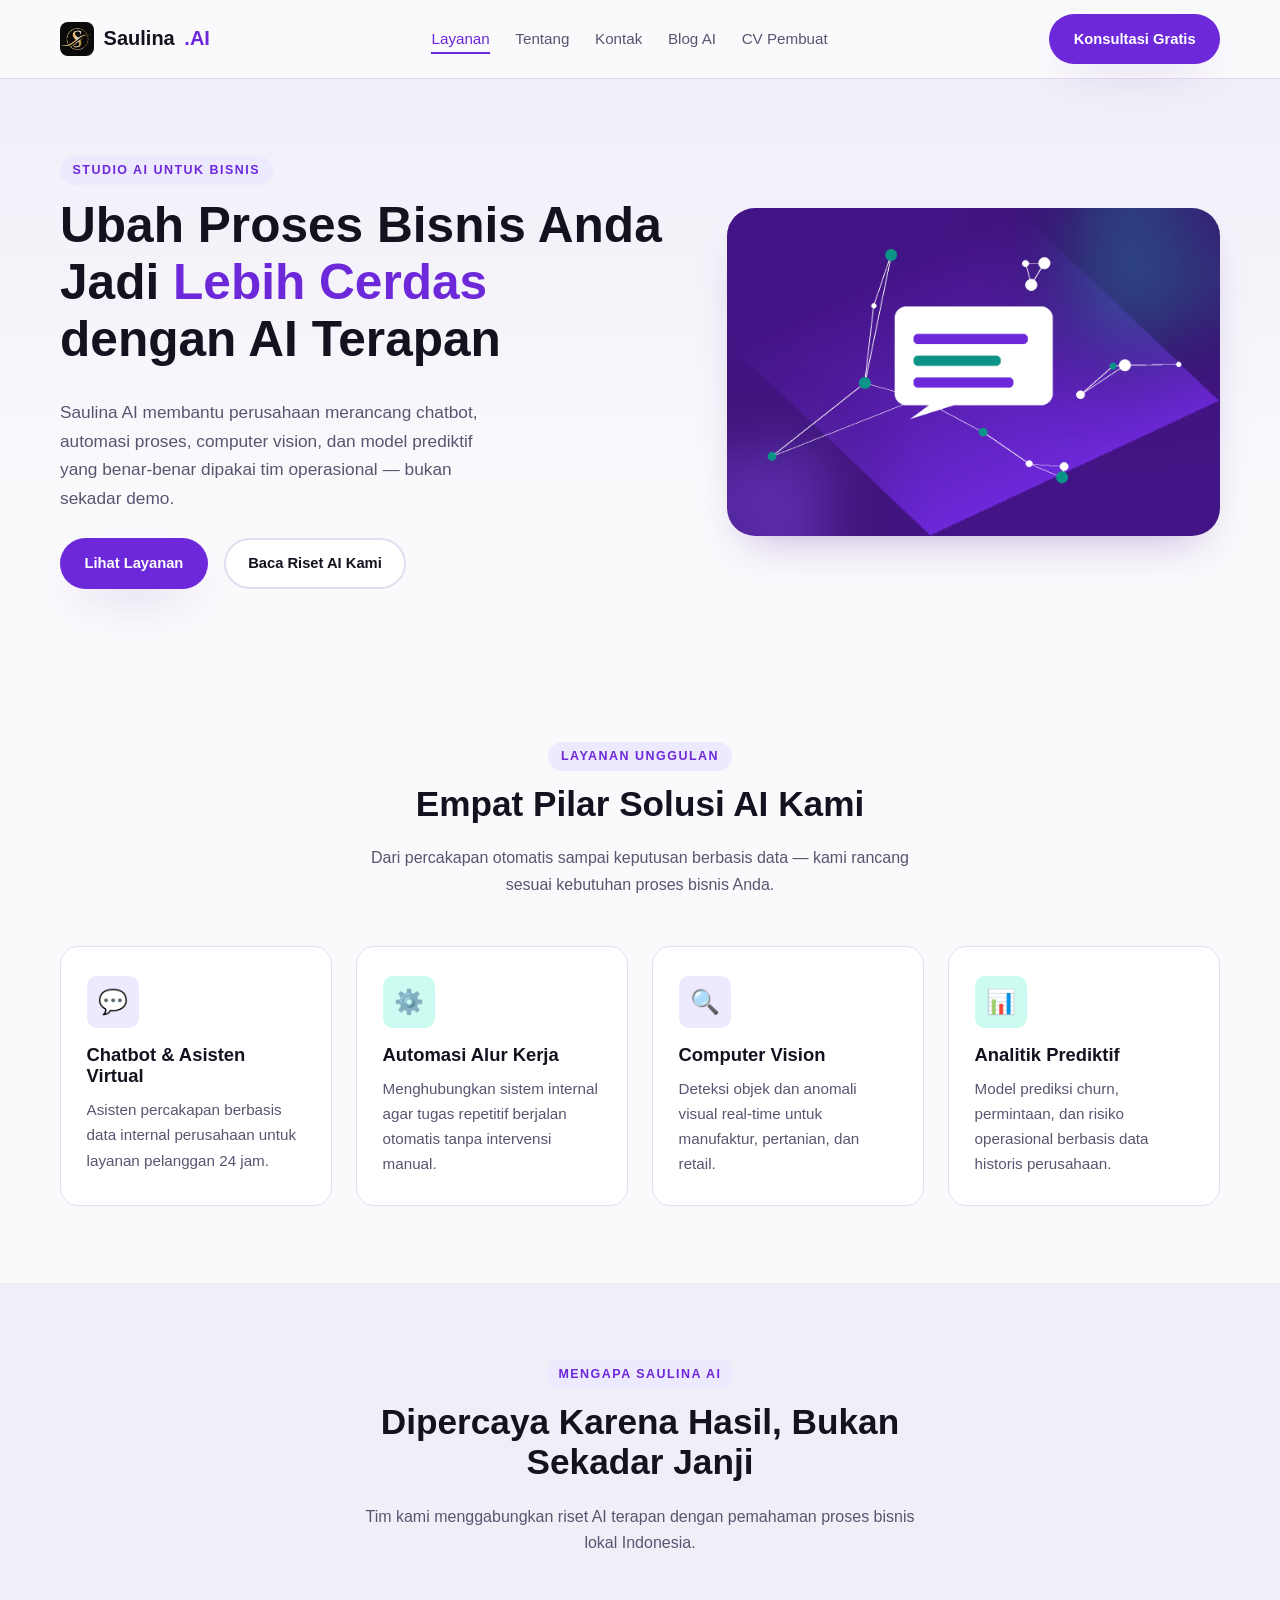
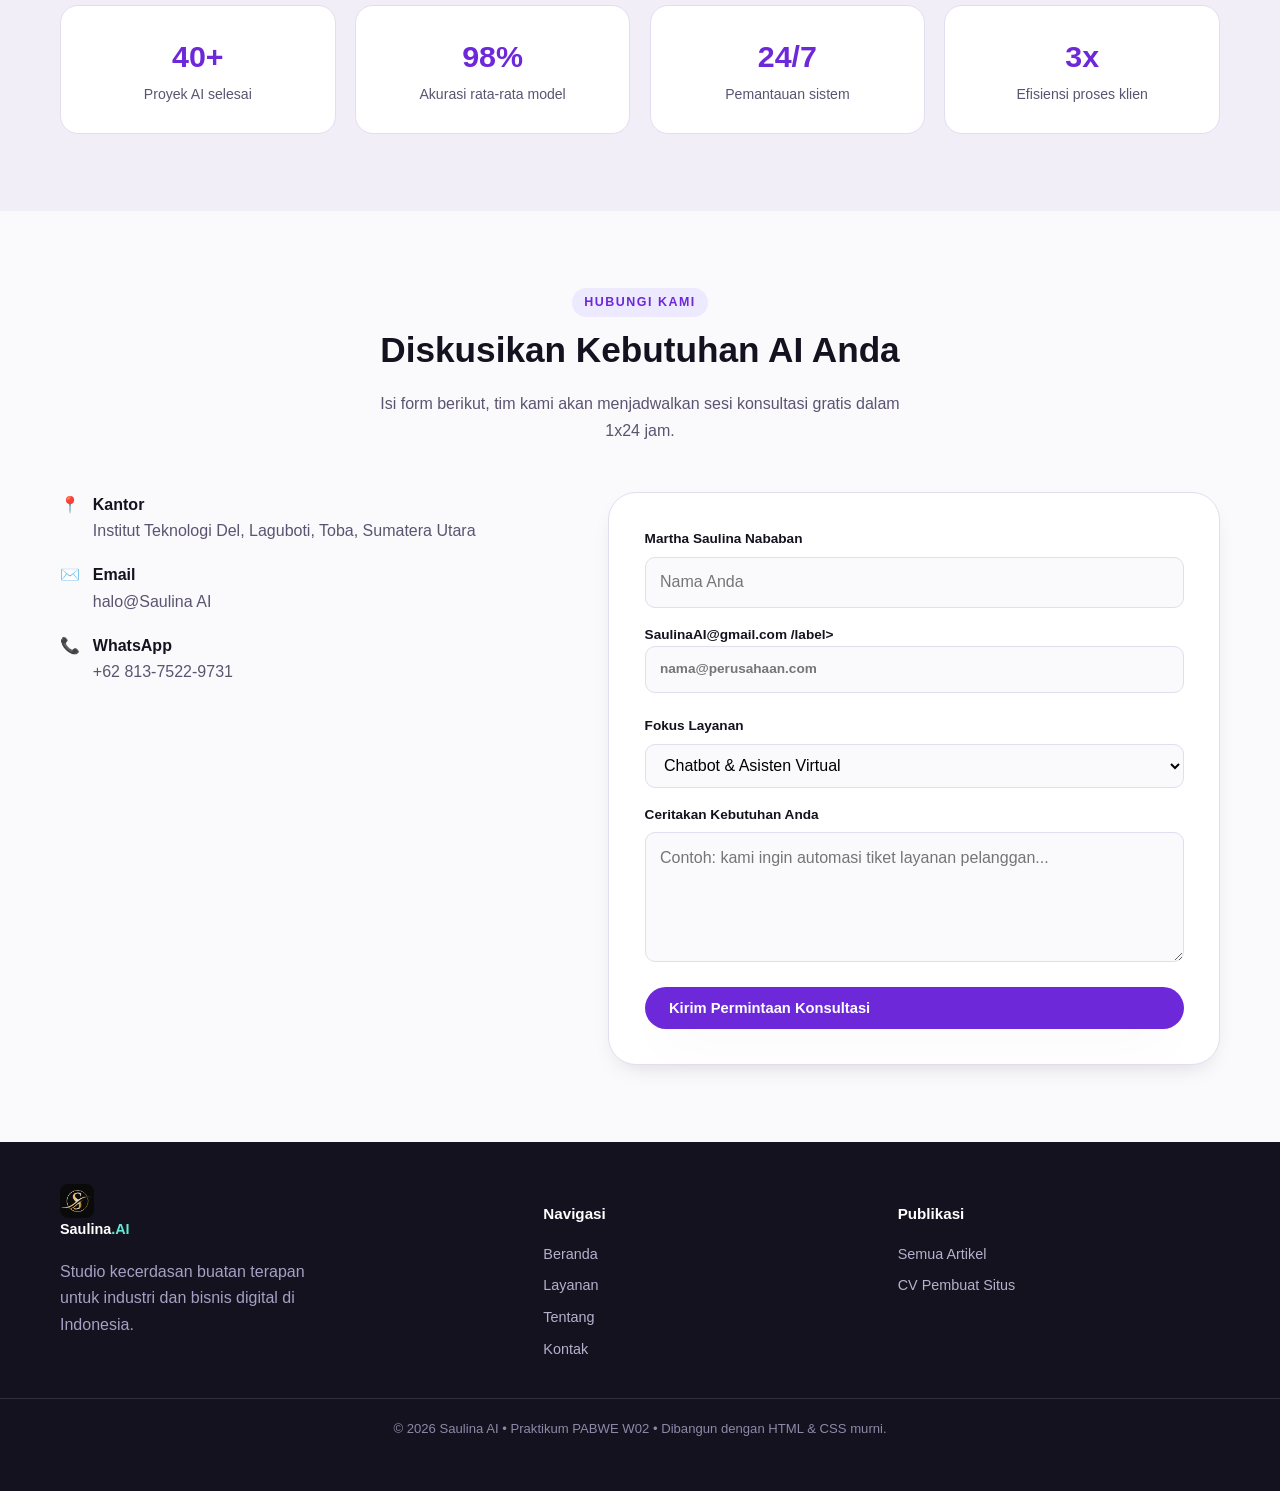
==== index.html @ 955b9b2b "commit" ====
<!DOCTYPE html>
<html lang="id">
<head>
  <meta charset="UTF-8" />
  <meta name="viewport" content="width=device-width, initial-scale=1.0" />
  <title>Saulina AI — Solusi Kecerdasan Buatan untuk Bisnis Indonesia</title>
  <meta name="description" content="Saulina AI membangun chatbot, automasi proses, computer vision, dan analitik prediktif untuk perusahaan di Indonesia." />

  <!-- Logo dipakai sebagai favicon -->
  <link rel="icon" type="image/png" href="assets/img/Logo.jpg" />

  <!-- CSS murni, external stylesheet (studi kasus 3.1) -->
  <link rel="stylesheet" href="assets/css/style.css" />
</head>
<body>

  <!-- ============ NAVBAR ============ -->
  <header class="site-nav">
    <div class="wrap">
      <a href="index.html" class="brand">
        <img src="assets/img/Logo.jpg" alt="Logo Saulina AI" />
       Saulina<span>.AI</span>
      </a>

      <!-- Menu desktop -->
      <nav aria-label="Navigasi utama">
        <ul class="menu-links">
          <li><a href="#layanan" class="is-active">Layanan</a></li>
          <li><a href="#tentang">Tentang</a></li>
          <li><a href="#kontak">Kontak</a></li>
          <li><a href="blog.html">Blog AI</a></li>
          <li><a href="cv.html">CV Pembuat</a></li>
        </ul>
      </nav>

      <!-- Menu mobile, CSS-only pakai <details>/<summary> -->
      <details class="nav-mobile-toggle">
        <summary aria-label="Buka menu">☰</summary>
        <ul class="menu-links">
          <li><a href="#layanan">Layanan</a></li>
          <li><a href="#tentang">Tentang</a></li>
          <li><a href="#kontak">Kontak</a></li>
          <li><a href="blog.html">Blog AI</a></li>
          <li><a href="cv.html">CV Pembuat</a></li>
        </ul>
      </details>

      <a href="#kontak" class="btn btn-solid">Konsultasi Gratis</a>
    </div>
  </header>

  <main>
    <!-- ============ HERO ============ -->
    <section class="hero">
      <div class="wrap">
        <div class="hero-copy">
          <span class="eyebrow">Studio AI untuk Bisnis</span>
          <h1>Ubah Proses Bisnis Anda Jadi <em>Lebih Cerdas</em> dengan AI Terapan</h1>
          <p class="hero-lead">
            Saulina AI membantu perusahaan merancang chatbot, automasi proses, computer vision,
            dan model prediktif yang benar-benar dipakai tim operasional — bukan sekadar demo.
          </p>
          <div class="hero-cta">
            <a href="#layanan" class="btn btn-solid">Lihat Layanan</a>
            <a href="blog.html" class="btn btn-ghost">Baca Riset AI Kami</a>
          </div>
        </div>
        <div class="hero-visual">
          <img src="assets/img/hero-aksara.png" alt="Ilustrasi asisten AI berbentuk gelembung obrolan yang terhubung dengan jaringan node data" />
        </div>
      </div>
    </section>

    <!-- ============ LAYANAN ============ -->
    <section id="layanan" class="section">
      <div class="wrap">
        <div class="section-head">
          <span class="eyebrow">Layanan Unggulan</span>
          <h2>Empat Pilar Solusi AI Kami</h2>
          <p>Dari percakapan otomatis sampai keputusan berbasis data — kami rancang sesuai kebutuhan proses bisnis Anda.</p>
        </div>

        <div class="service-grid">
          <article class="service-card">
            <div class="service-icon" aria-hidden="true">💬</div>
            <h3>Chatbot &amp; Asisten Virtual</h3>
            <p>Asisten percakapan berbasis data internal perusahaan untuk layanan pelanggan 24 jam.</p>
          </article>

          <article class="service-card">
            <div class="service-icon" aria-hidden="true">⚙️</div>
            <h3>Automasi Alur Kerja</h3>
            <p>Menghubungkan sistem internal agar tugas repetitif berjalan otomatis tanpa intervensi manual.</p>
          </article>

          <article class="service-card">
            <div class="service-icon" aria-hidden="true">🔍</div>
            <h3>Computer Vision</h3>
            <p>Deteksi objek dan anomali visual real-time untuk manufaktur, pertanian, dan retail.</p>
          </article>

          <article class="service-card">
            <div class="service-icon" aria-hidden="true">📊</div>
            <h3>Analitik Prediktif</h3>
            <p>Model prediksi churn, permintaan, dan risiko operasional berbasis data historis perusahaan.</p>
          </article>
        </div>
      </div>
    </section>

    <!-- ============ TENTANG ============ -->
    <section id="tentang" class="section section-alt">
      <div class="wrap">
        <div class="section-head">
          <span class="eyebrow">Mengapa Saulina AI</span>
          <h2>Dipercaya Karena Hasil, Bukan Sekadar Janji</h2>
          <p>Tim kami menggabungkan riset AI terapan dengan pemahaman proses bisnis lokal Indonesia.</p>
        </div>

        <div class="about-grid">
          <div class="stat-box">
            <strong>40+</strong>
            <span>Proyek AI selesai</span>
          </div>
          <div class="stat-box">
            <strong>98%</strong>
            <span>Akurasi rata-rata model</span>
          </div>
          <div class="stat-box">
            <strong>24/7</strong>
            <span>Pemantauan sistem</span>
          </div>
          <div class="stat-box">
            <strong>3x</strong>
            <span>Efisiensi proses klien</span>
          </div>
        </div>
      </div>
    </section>

    <!-- ============ KONTAK ============ -->
    <section id="kontak" class="section">
      <div class="wrap">
        <div class="section-head">
          <span class="eyebrow">Hubungi Kami</span>
          <h2>Diskusikan Kebutuhan AI Anda</h2>
          <p>Isi form berikut, tim kami akan menjadwalkan sesi konsultasi gratis dalam 1x24 jam.</p>
        </div>

        <div class="contact-grid">
          <ul class="contact-info">
            <li>
              <span aria-hidden="true">📍</span>
              <div><strong>Kantor</strong> Institut Teknologi Del, Laguboti, Toba, Sumatera Utara</div>
            </li>
            <li>
              <span aria-hidden="true">✉️</span>
              <div><strong>Email</strong> halo@Saulina AI</div>
            </li>
            <li>
              <span aria-hidden="true">📞</span>
              <div><strong>WhatsApp</strong> +62 813-7522-9731</div>
            </li>
          </ul>

          <form class="contact-form" action="#" method="get">
            <div class="field">
              <label for="name">Martha Saulina Nababan</label>
              <input id="name" type="text" placeholder="Nama Anda" required />
            </div>
            <div class="field">
              <label for="email">SaulinaAI@gmail.com /label>
              <input id="email" type="email" placeholder="nama@perusahaan.com" required />
            </div>
            <div class="field">
              <label for="service">Fokus Layanan</label>
              <select id="service">
                <option value="chatbot">Chatbot &amp; Asisten Virtual</option>
                <option value="automasi">Automasi Alur Kerja</option>
                <option value="vision">Computer Vision</option>
                <option value="prediktif">Analitik Prediktif</option>
              </select>
            </div>
            <div class="field">
              <label for="message">Ceritakan Kebutuhan Anda</label>
              <textarea id="message" rows="4" placeholder="Contoh: kami ingin automasi tiket layanan pelanggan..."></textarea>
            </div>
            <button type="submit" class="btn btn-solid">Kirim Permintaan Konsultasi</button>
          </form>
        </div>
      </div>
    </section>
  </main>

  <!-- ============ FOOTER ============ -->
  <footer class="site-footer">
    <div class="wrap footer-grid">
      <div>
        <a href="index.html" class="brand" style="color:#fff;">
          <img src="assets/img/Logo.jpg" alt="Logo Saulina AI" />
         Saulina<span style="color:#5eead4;">.AI</span>
        </a>
        <p style="margin-top:.8rem; max-width:32ch; color:#a79fc4;">
          Studio kecerdasan buatan terapan untuk industri dan bisnis digital di Indonesia.
        </p>
      </div>
      <nav aria-label="Navigasi footer">
        <h4>Navigasi</h4>
        <a href="index.html">Beranda</a>
        <a href="#layanan">Layanan</a>
        <a href="#tentang">Tentang</a>
        <a href="#kontak">Kontak</a>
      </nav>
      <nav aria-label="Publikasi">
        <h4>Publikasi</h4>
        <a href="blog.html">Semua Artikel</a>
        <a href="cv.html">CV Pembuat Situs</a>
      </nav>
    </div>
    <p class="footer-bottom">&copy; 2026 Saulina AI &bull; Praktikum PABWE W02 &bull; Dibangun dengan HTML &amp; CSS murni.</p>
  </footer>

</body>
</html>
---- assets/css/style.css ----
/* =========================================================
   AKSARA.AI — LANDING PAGE STYLESHEET
   CSS murni (tanpa Bootstrap/Tailwind), sesuai studi kasus 3.1.
   Dipakai khusus oleh index.html.
   ========================================================= */

/* ---------- 1. CSS VARIABLES (design token) ---------- */
:root {
  --ink: #14121f;
  --ink-soft: #5b5470;
  --bg: #faf9fc;
  --bg-alt: #f1eef8;
  --line: #e3ddf0;

  --violet: #6d28d9;
  --violet-dark: #4c1d95;
  --violet-soft: #ede9fe;
  --teal: #0d9488;
  --teal-soft: #ccfbf1;

  --radius-sm: 10px;
  --radius-md: 18px;
  --radius-lg: 28px;

  --shadow: 0 20px 45px -20px rgba(76, 29, 149, 0.35);
  --shadow-soft: 0 10px 25px -12px rgba(20, 18, 31, 0.18);

  --maxw: 1160px;

  --font-head: "Poppins", "Segoe UI", sans-serif;
  --font-body: "Inter", "Segoe UI", sans-serif;
}

/* ---------- 2. RESET DASAR ---------- */
* {
  box-sizing: border-box;
}

html {
  scroll-behavior: smooth;
}

body {
  margin: 0;
  font-family: var(--font-body);
  color: var(--ink);
  background: var(--bg);
  line-height: 1.65;
}

h1, h2, h3 {
  font-family: var(--font-head);
  line-height: 1.15;
  margin: 0 0 .6em;
}

p { margin: 0 0 1em; }

img { max-width: 100%; display: block; }

a { color: inherit; text-decoration: none; }

ul { list-style: none; margin: 0; padding: 0; }

.wrap {
  width: min(92%, var(--maxw));
  margin-inline: auto;
}

.eyebrow {
  display: inline-block;
  font-size: .78rem;
  font-weight: 700;
  letter-spacing: .12em;
  text-transform: uppercase;
  color: var(--violet);
  background: var(--violet-soft);
  padding: .35em 1em;
  border-radius: 999px;
  margin-bottom: 1em;
}

/* ---------- 3. NAVBAR ---------- */
.site-nav {
  position: sticky;
  top: 0;
  z-index: 50;
  background: rgba(250, 249, 252, .92);
  backdrop-filter: blur(8px);
  border-bottom: 1px solid var(--line);
}

.site-nav .wrap {
  display: flex;
  align-items: center;
  justify-content: space-between;
  gap: 1.5rem;
  padding-block: .85rem;
}

.brand {
  display: flex;
  align-items: center;
  gap: .6rem;
  font-family: var(--font-head);
  font-weight: 700;
  font-size: 1.25rem;
}

.brand img { width: 34px; height: 34px; border-radius: 8px; }

.brand span { color: var(--violet); }

.menu-links {
  display: flex;
  align-items: center;
  gap: 1.6rem;
}

.menu-links a {
  font-size: .95rem;
  font-weight: 500;
  color: var(--ink-soft);
  padding-block: .3rem;
  border-bottom: 2px solid transparent;
  transition: color .2s ease, border-color .2s ease;
}

.menu-links a:hover,
.menu-links a:focus-visible {
  color: var(--violet);
  border-color: var(--violet);
}

.menu-links a.is-active {
  color: var(--violet);
  border-color: var(--violet);
}

.btn {
  display: inline-flex;
  align-items: center;
  gap: .5rem;
  padding: .7rem 1.4rem;
  border-radius: 999px;
  font-weight: 600;
  font-size: .92rem;
  border: 2px solid transparent;
  cursor: pointer;
  transition: transform .18s ease, box-shadow .18s ease, background .18s ease;
}

.btn-solid {
  background: var(--violet);
  color: #fff;
  box-shadow: var(--shadow);
}

.btn-solid:hover { transform: translateY(-2px); background: var(--violet-dark); }

.btn-ghost {
  border-color: var(--line);
  color: var(--ink);
  background: #fff;
}

.btn-ghost:hover { border-color: var(--violet); color: var(--violet); }

/* Mobile menu pakai elemen <details>/<summary> — CSS only, tanpa JS */
.nav-mobile-toggle { display: none; }

@media (max-width: 780px) {
  .menu-links { display: none; }

  .nav-mobile-toggle {
    display: block;
    position: relative;
  }

  .nav-mobile-toggle summary {
    list-style: none;
    cursor: pointer;
    font-size: 1.6rem;
    line-height: 1;
    padding: .2rem .5rem;
    border-radius: var(--radius-sm);
    border: 1px solid var(--line);
  }

  .nav-mobile-toggle summary::-webkit-details-marker { display: none; }

  .nav-mobile-toggle .menu-links {
    display: flex;
    flex-direction: column;
    align-items: flex-start;
    gap: .9rem;
    position: absolute;
    right: 0;
    top: calc(100% + 10px);
    background: #fff;
    border: 1px solid var(--line);
    border-radius: var(--radius-md);
    padding: 1.2rem 1.4rem;
    box-shadow: var(--shadow-soft);
    min-width: 200px;
  }
}

/* ---------- 4. HERO ---------- */
.hero {
  padding-block: clamp(3rem, 6vw, 6rem);
  background: linear-gradient(180deg, var(--bg-alt), var(--bg) 70%);
}

.hero .wrap {
  display: grid;
  grid-template-columns: 1.1fr .9fr;
  gap: clamp(2rem, 5vw, 4rem);
  align-items: center;
}

.hero h1 {
  font-size: clamp(2.1rem, 4.2vw, 3.1rem);
}

.hero h1 em {
  font-style: normal;
  color: var(--violet);
}

.hero-lead {
  font-size: 1.08rem;
  color: var(--ink-soft);
  max-width: 46ch;
}

.hero-cta {
  display: flex;
  flex-wrap: wrap;
  gap: 1rem;
  margin-top: 1.6rem;
}

.hero-visual {
  border-radius: var(--radius-lg);
  overflow: hidden;
  box-shadow: var(--shadow);
}

@media (max-width: 780px) {
  .hero .wrap { grid-template-columns: 1fr; }
  .hero-visual { order: -1; }
}

/* ---------- 5. LAYANAN (grid) ---------- */
.section { padding-block: clamp(3rem, 6vw, 5.5rem); }

.section-alt { background: var(--bg-alt); }

.section-head {
  max-width: 62ch;
  margin-inline: auto;
  text-align: center;
  margin-bottom: clamp(2rem, 4vw, 3rem);
}

.section-head h2 { font-size: clamp(1.6rem, 3vw, 2.2rem); }
.section-head p { color: var(--ink-soft); }

.service-grid {
  display: grid;
  grid-template-columns: repeat(auto-fit, minmax(240px, 1fr));
  gap: 1.5rem;
}

.service-card {
  background: #fff;
  border: 1px solid var(--line);
  border-radius: var(--radius-md);
  padding: 1.8rem 1.6rem;
  transition: transform .2s ease, box-shadow .2s ease, border-color .2s ease;
}

.service-card:hover {
  transform: translateY(-6px);
  box-shadow: var(--shadow-soft);
  border-color: var(--violet);
}

.service-icon {
  width: 52px;
  height: 52px;
  display: grid;
  place-items: center;
  border-radius: var(--radius-sm);
  background: var(--violet-soft);
  font-size: 1.5rem;
  margin-bottom: 1rem;
}

.service-card:nth-child(even) .service-icon { background: var(--teal-soft); }

.service-card h3 { font-size: 1.15rem; }

.service-card p { color: var(--ink-soft); font-size: .95rem; margin-bottom: 0; }

/* ---------- 6. TENTANG / STATISTIK ---------- */
.about-grid {
  display: grid;
  grid-template-columns: repeat(auto-fit, minmax(150px, 1fr));
  gap: 1.2rem;
  margin-top: 2rem;
}

.stat-box {
  background: #fff;
  border: 1px solid var(--line);
  border-radius: var(--radius-md);
  padding: 1.6rem 1.2rem;
  text-align: center;
}

.stat-box strong {
  display: block;
  font-family: var(--font-head);
  font-size: 1.9rem;
  color: var(--violet);
}

.stat-box span {
  font-size: .88rem;
  color: var(--ink-soft);
}

/* ---------- 7. KONTAK ---------- */
.contact-grid {
  display: grid;
  grid-template-columns: .9fr 1.1fr;
  gap: clamp(1.5rem, 4vw, 3rem);
  align-items: start;
}

@media (max-width: 780px) {
  .contact-grid { grid-template-columns: 1fr; }
}

.contact-info li {
  display: flex;
  gap: .8rem;
  align-items: flex-start;
  margin-bottom: 1.1rem;
  color: var(--ink-soft);
}

.contact-info li strong { color: var(--ink); display: block; }

.contact-form {
  background: #fff;
  border: 1px solid var(--line);
  border-radius: var(--radius-lg);
  padding: clamp(1.4rem, 3vw, 2.2rem);
  box-shadow: var(--shadow-soft);
  display: grid;
  gap: 1rem;
}

.field label {
  display: block;
  font-size: .85rem;
  font-weight: 600;
  margin-bottom: .4rem;
}

.field input,
.field select,
.field textarea {
  width: 100%;
  padding: .7rem .9rem;
  border-radius: var(--radius-sm);
  border: 1px solid var(--line);
  font: inherit;
  background: var(--bg);
}

.field input:focus,
.field select:focus,
.field textarea:focus {
  outline: 2px solid var(--violet);
  outline-offset: 1px;
}

/* ---------- 8. FOOTER ---------- */
.site-footer {
  background: var(--ink);
  color: #cfc9de;
  padding-block: 2.4rem;
}

.footer-grid {
  display: grid;
  grid-template-columns: 1.4fr 1fr 1fr;
  gap: 2rem;
}

@media (max-width: 780px) {
  .footer-grid { grid-template-columns: 1fr; }
}

.footer-grid h4 {
  color: #fff;
  font-size: .95rem;
  margin-bottom: .8rem;
}

.footer-grid a {
  display: block;
  color: #b7b0cc;
  font-size: .9rem;
  padding: .25rem 0;
  transition: color .2s ease;
}

.footer-grid a:hover { color: var(--teal); }

.footer-bottom {
  border-top: 1px solid rgba(255,255,255,.12);
  margin-top: 2rem;
  padding-top: 1.2rem;
  text-align: center;
  font-size: .82rem;
  color: #8f88a8;
}
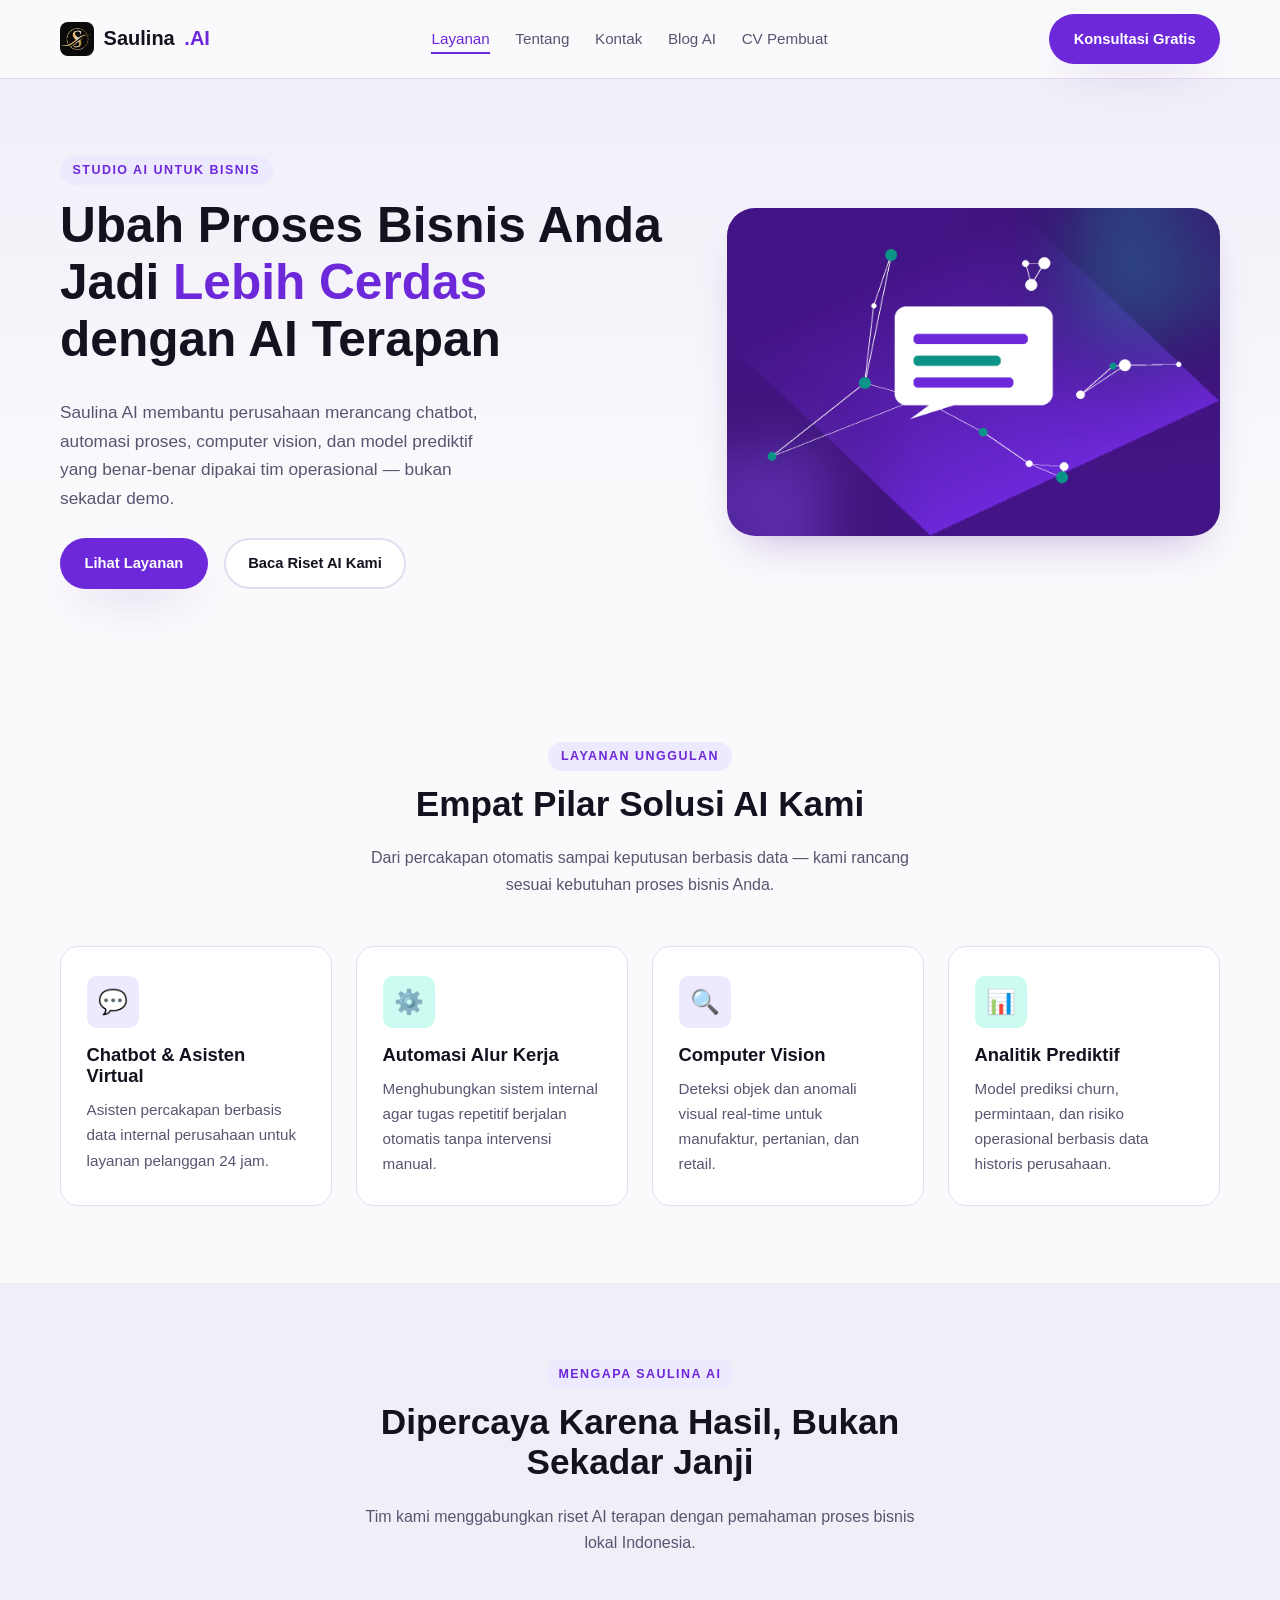
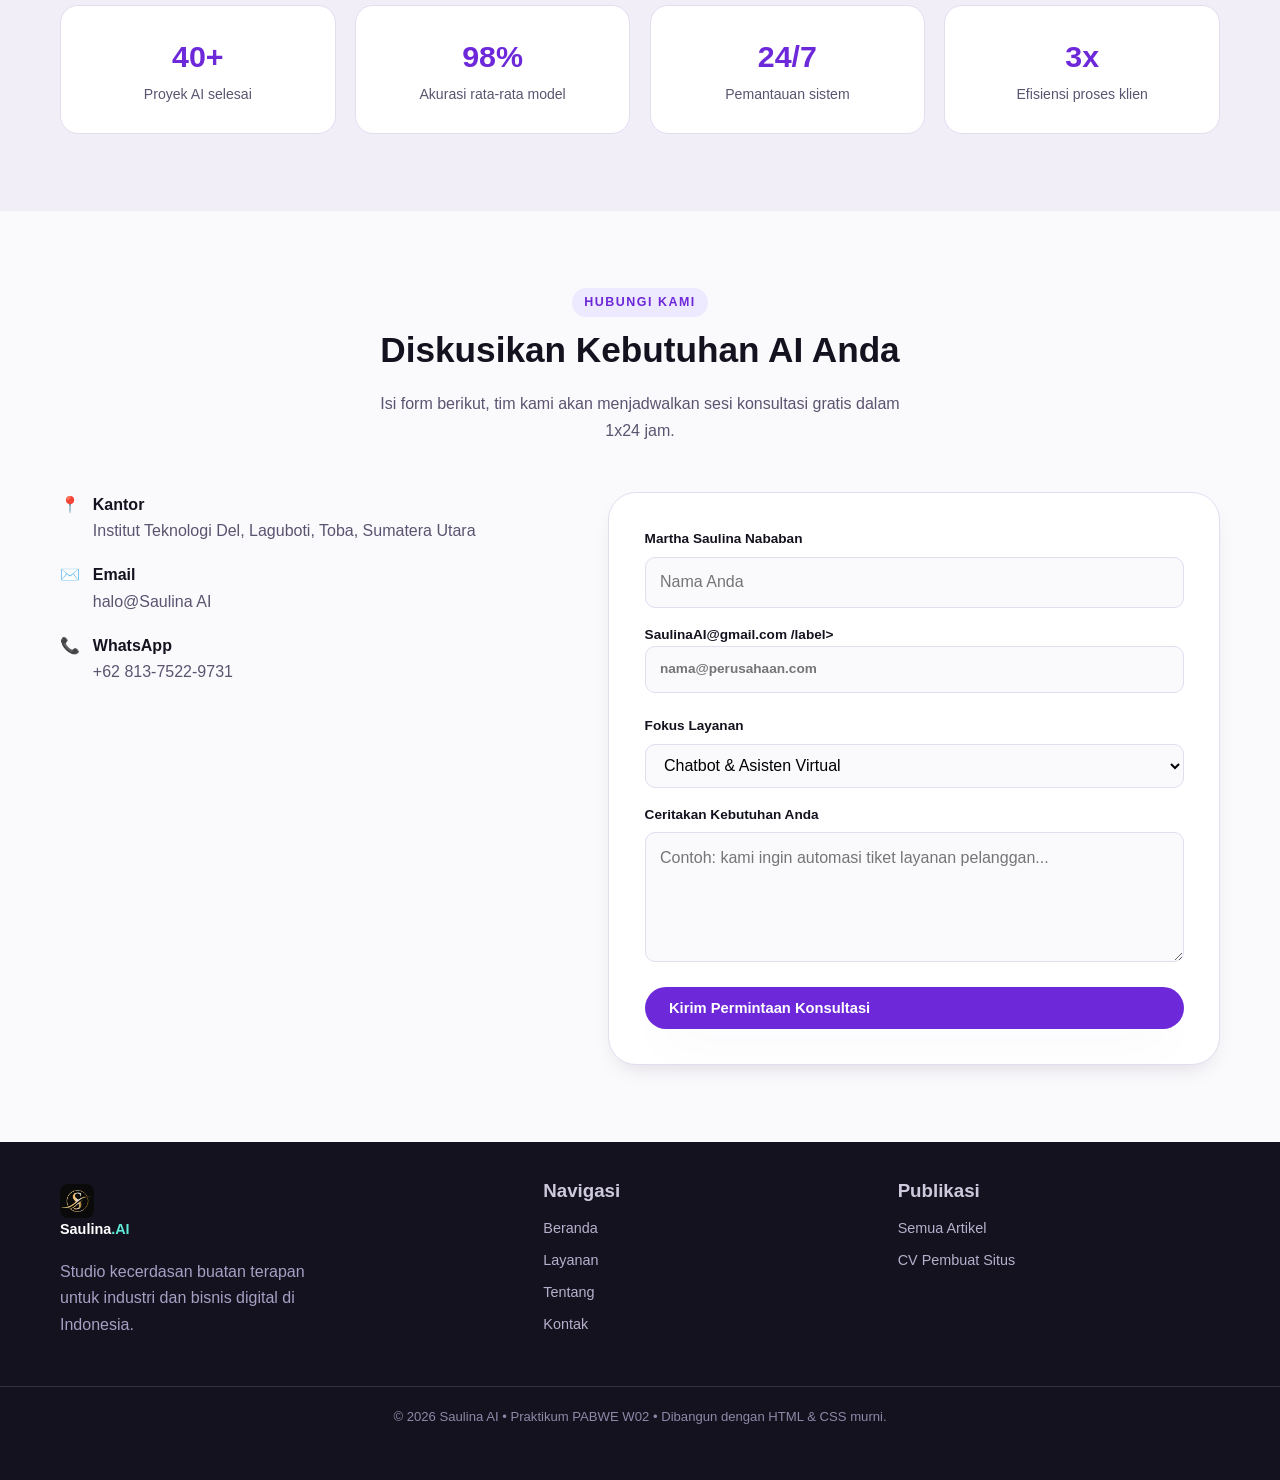
==== commit 168528f5: "commit" ====
--- a/index.html
+++ b/index.html
@@ -205,14 +205,14 @@
         </p>
       </div>
       <nav aria-label="Navigasi footer">
-        <h4>Navigasi</h4>
+        <h3>Navigasi</h3>
         <a href="index.html">Beranda</a>
         <a href="#layanan">Layanan</a>
         <a href="#tentang">Tentang</a>
         <a href="#kontak">Kontak</a>
       </nav>
       <nav aria-label="Publikasi">
-        <h4>Publikasi</h4>
+        <h3>Publikasi</h3>
         <a href="blog.html">Semua Artikel</a>
         <a href="cv.html">CV Pembuat Situs</a>
       </nav>
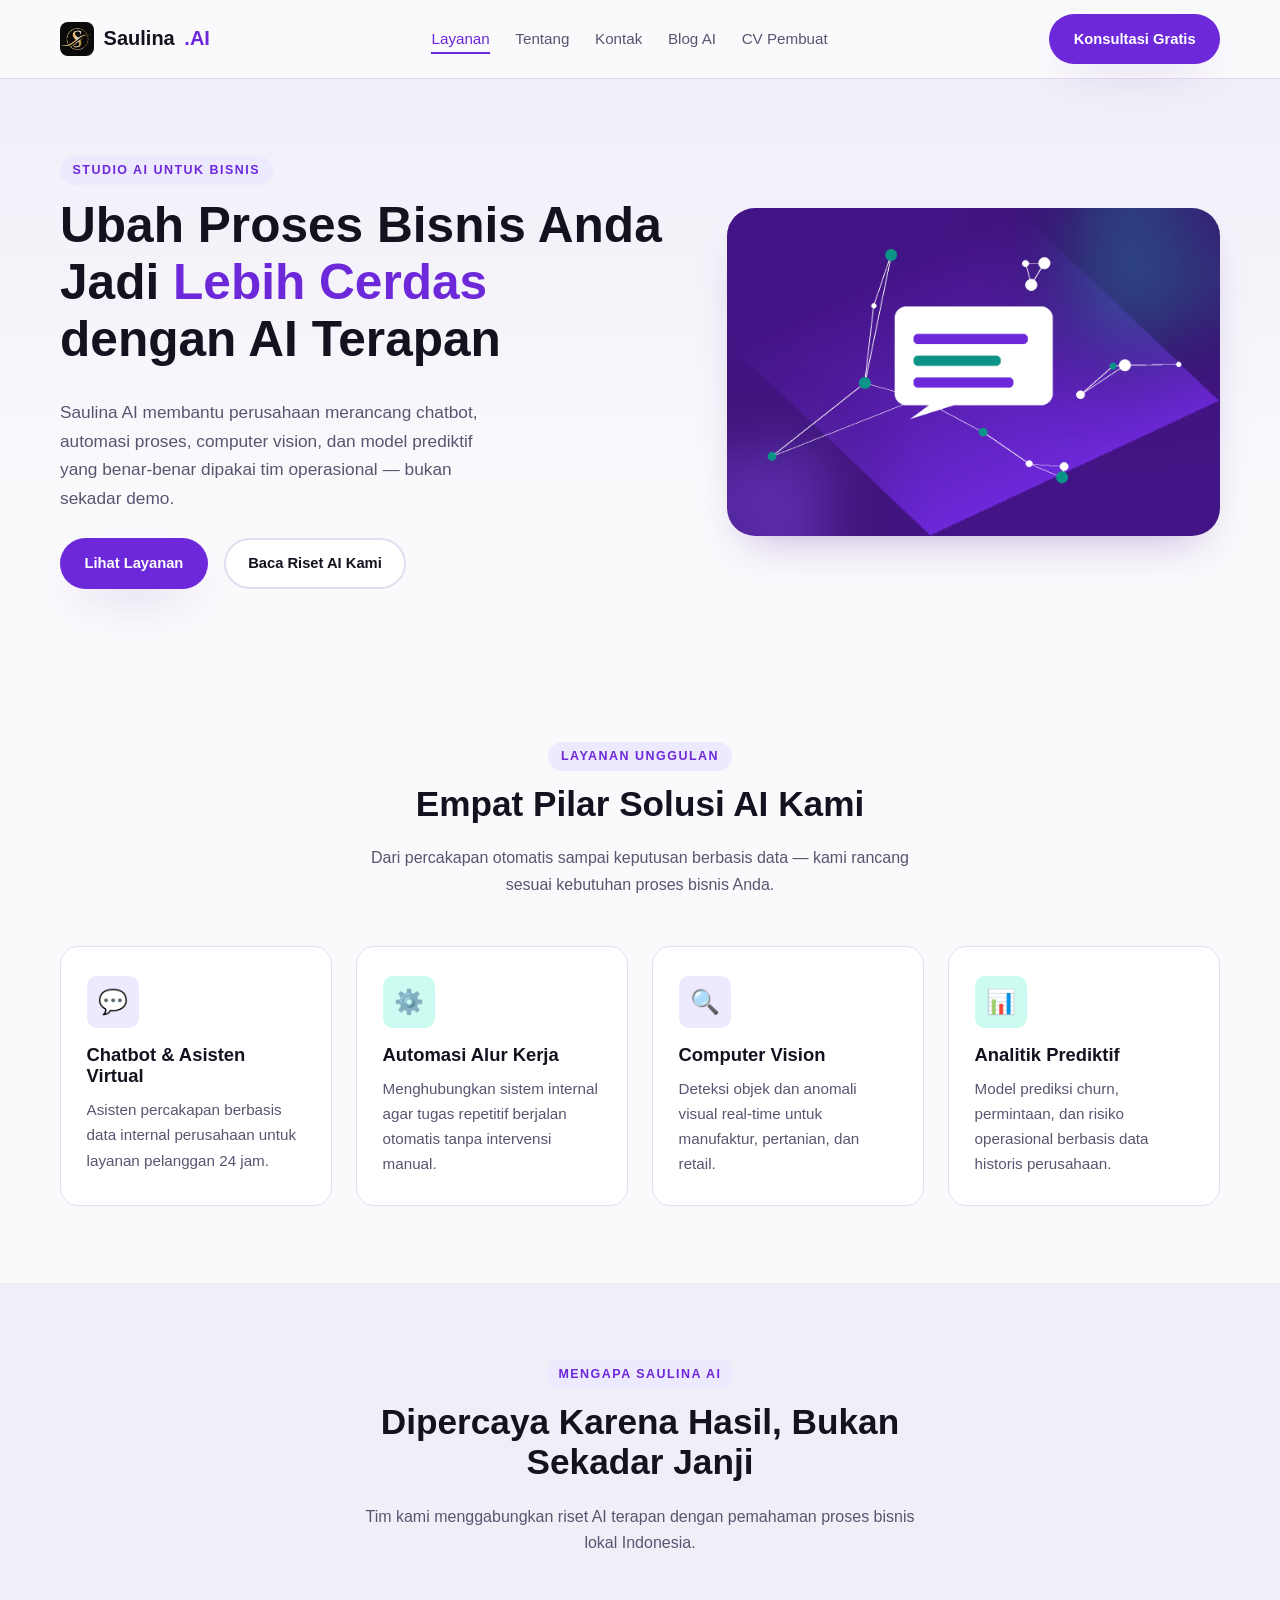
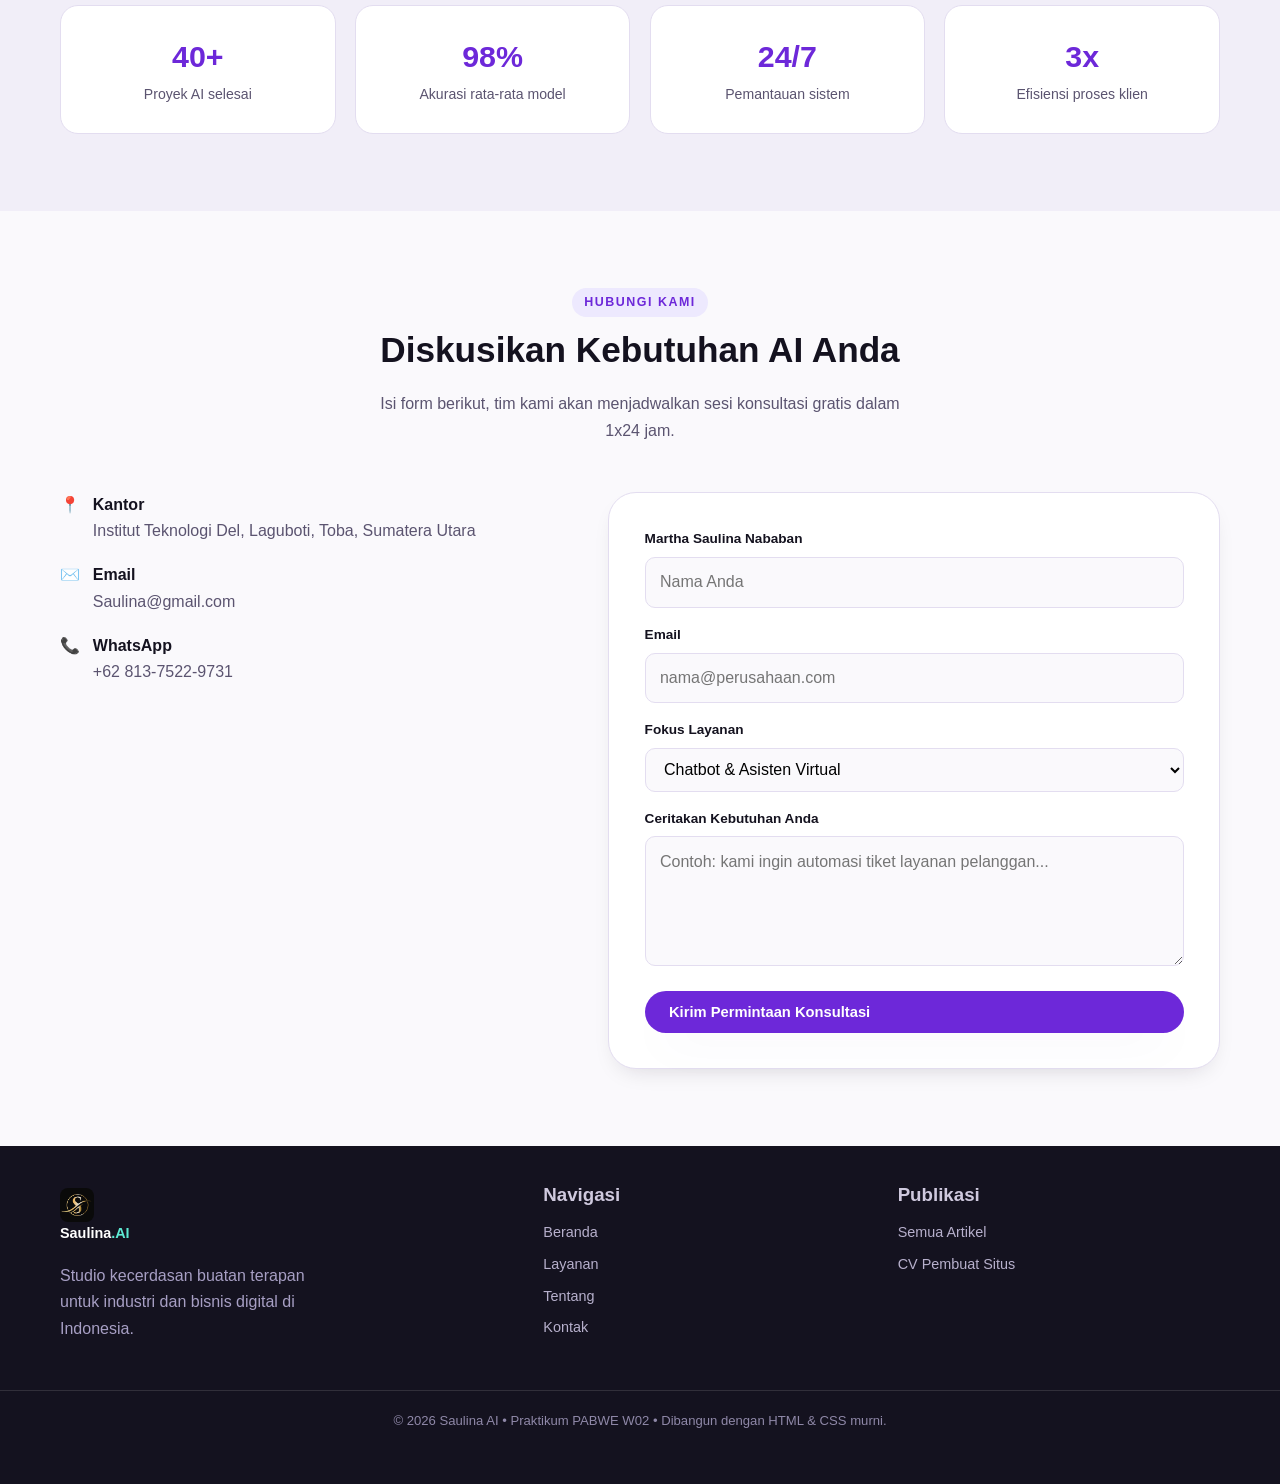
==== commit e5f591a6: "commit" ====
--- a/index.html
+++ b/index.html
@@ -45,7 +45,7 @@
         </ul>
       </details>
 
-      <a href="#kontak" class="btn btn-solid">Konsultasi Gratis</a>
+      <a href="form.html" class="btn btn-solid">Konsultasi Gratis</a>
     </div>
   </header>
 
@@ -155,7 +155,7 @@
             </li>
             <li>
               <span aria-hidden="true">✉️</span>
-              <div><strong>Email</strong> halo@Saulina AI</div>
+              <div><strong>Email</strong> Saulina@gmail.com </div>
             </li>
             <li>
               <span aria-hidden="true">📞</span>
@@ -169,7 +169,7 @@
               <input id="name" type="text" placeholder="Nama Anda" required />
             </div>
             <div class="field">
-              <label for="email">SaulinaAI@gmail.com /label>
+              <label for="email">Email</label>
               <input id="email" type="email" placeholder="nama@perusahaan.com" required />
             </div>
             <div class="field">
@@ -221,4 +221,4 @@
   </footer>
 
 </body>
-</html>
+</html>
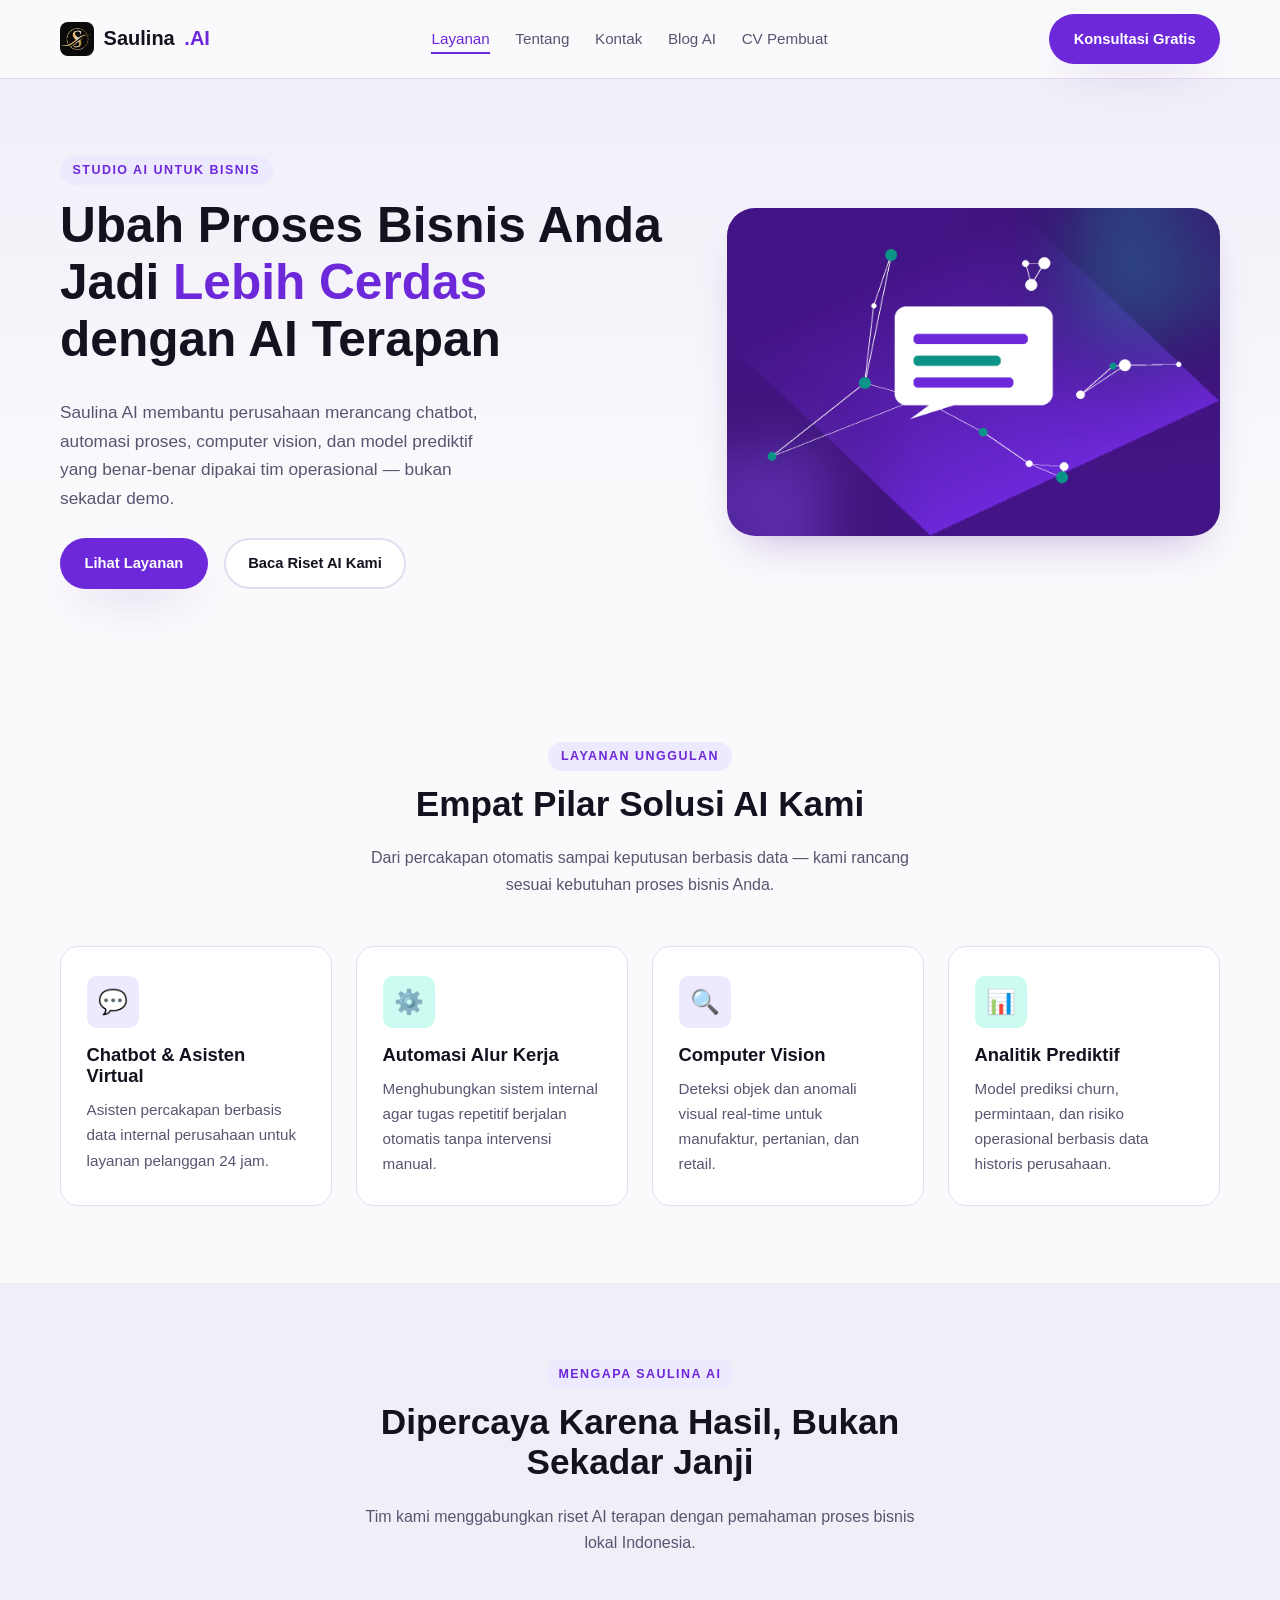
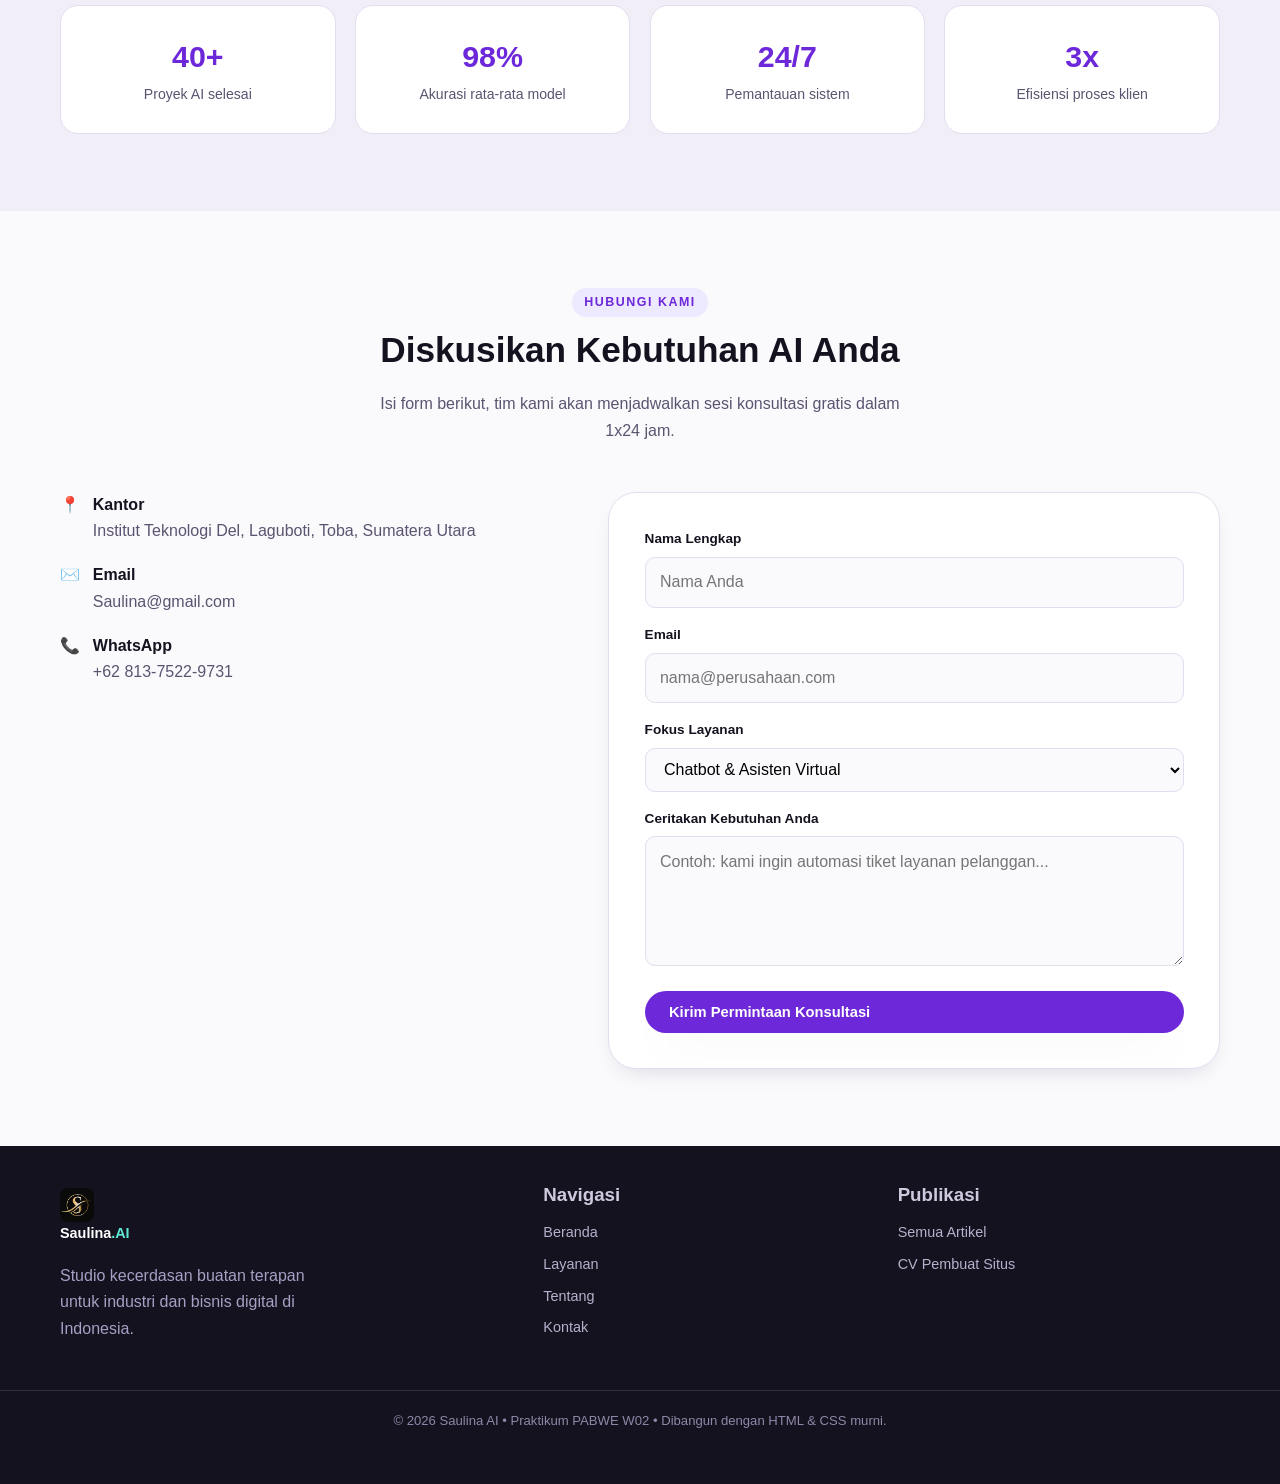
==== commit b1e4ae9d: "commit" ====
--- a/index.html
+++ b/index.html
@@ -45,7 +45,7 @@
         </ul>
       </details>
 
-      <a href="form.html" class="btn btn-solid">Konsultasi Gratis</a>
+      <a href="#kontak" class="btn btn-solid">Konsultasi Gratis</a>
     </div>
   </header>
 
@@ -165,7 +165,7 @@
 
           <form class="contact-form" action="#" method="get">
             <div class="field">
-              <label for="name">Martha Saulina Nababan</label>
+              <label for="name">Nama Lengkap</label>
               <input id="name" type="text" placeholder="Nama Anda" required />
             </div>
             <div class="field">
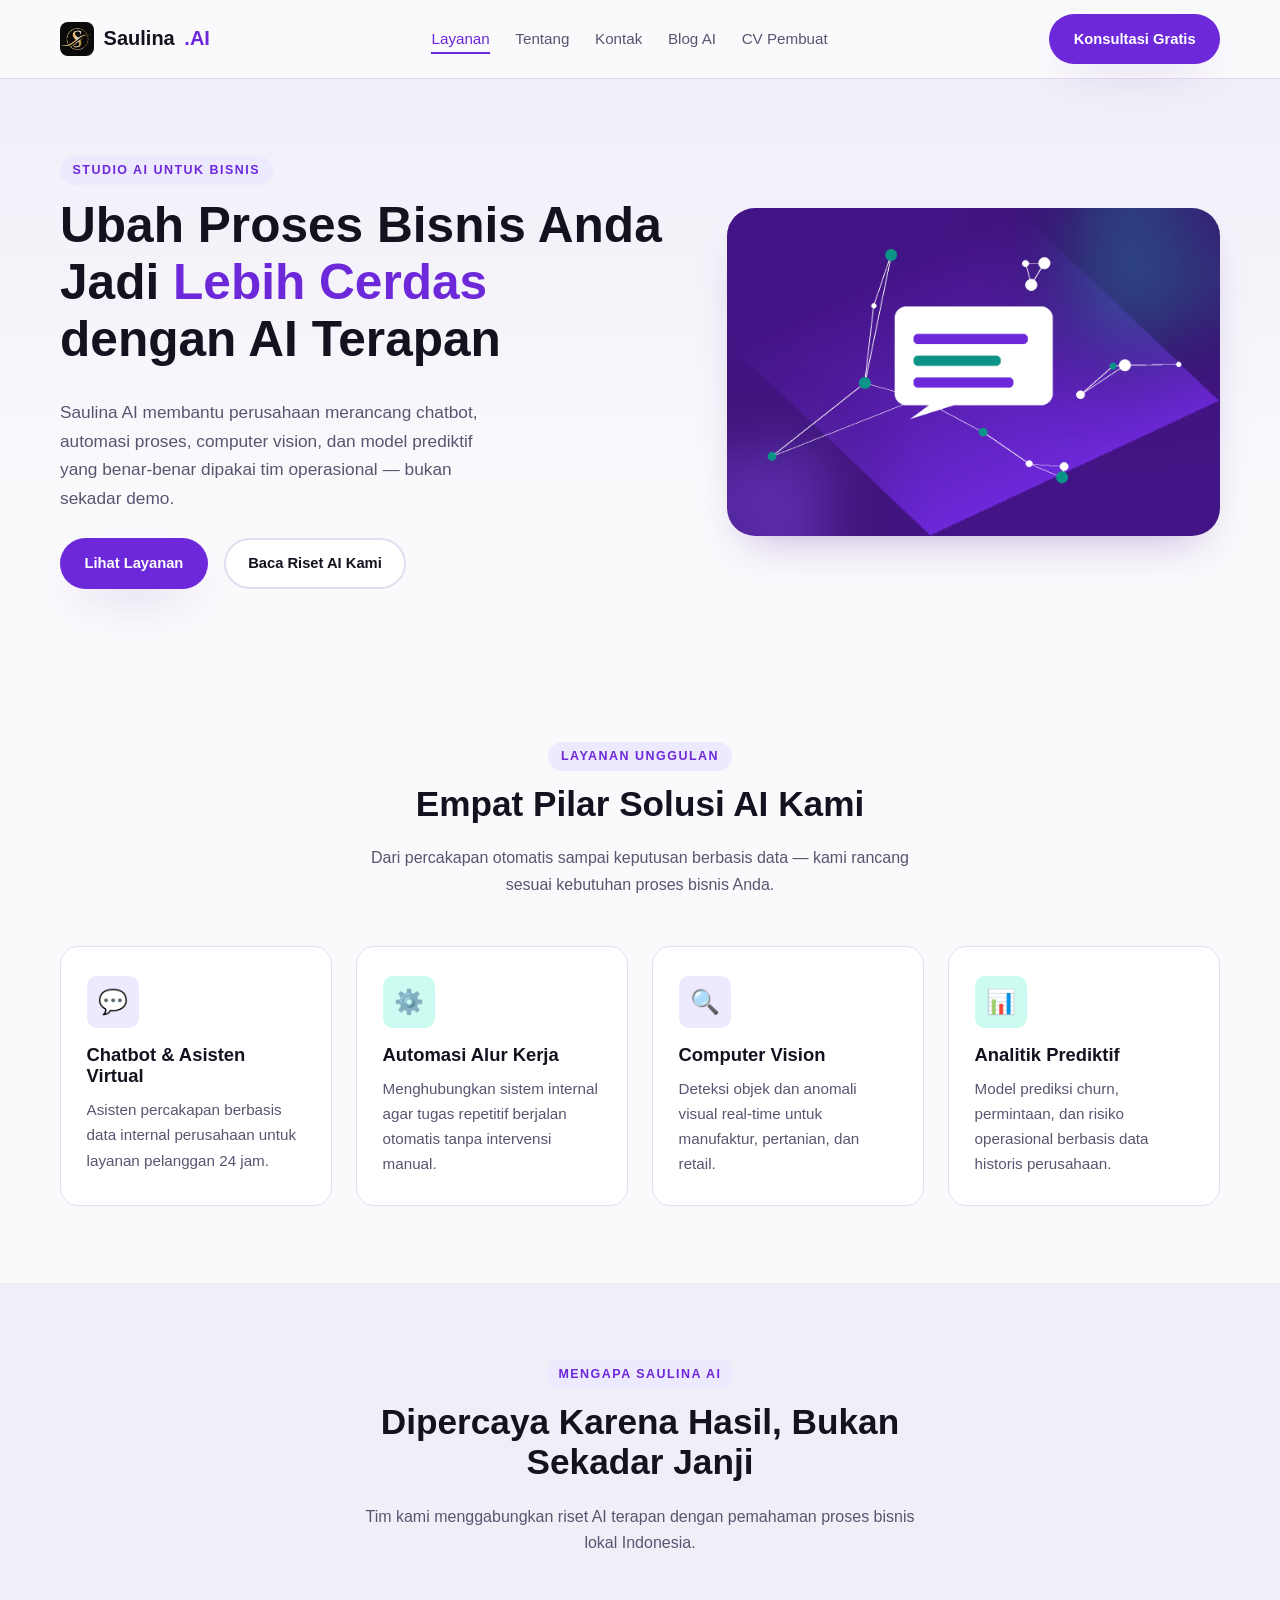
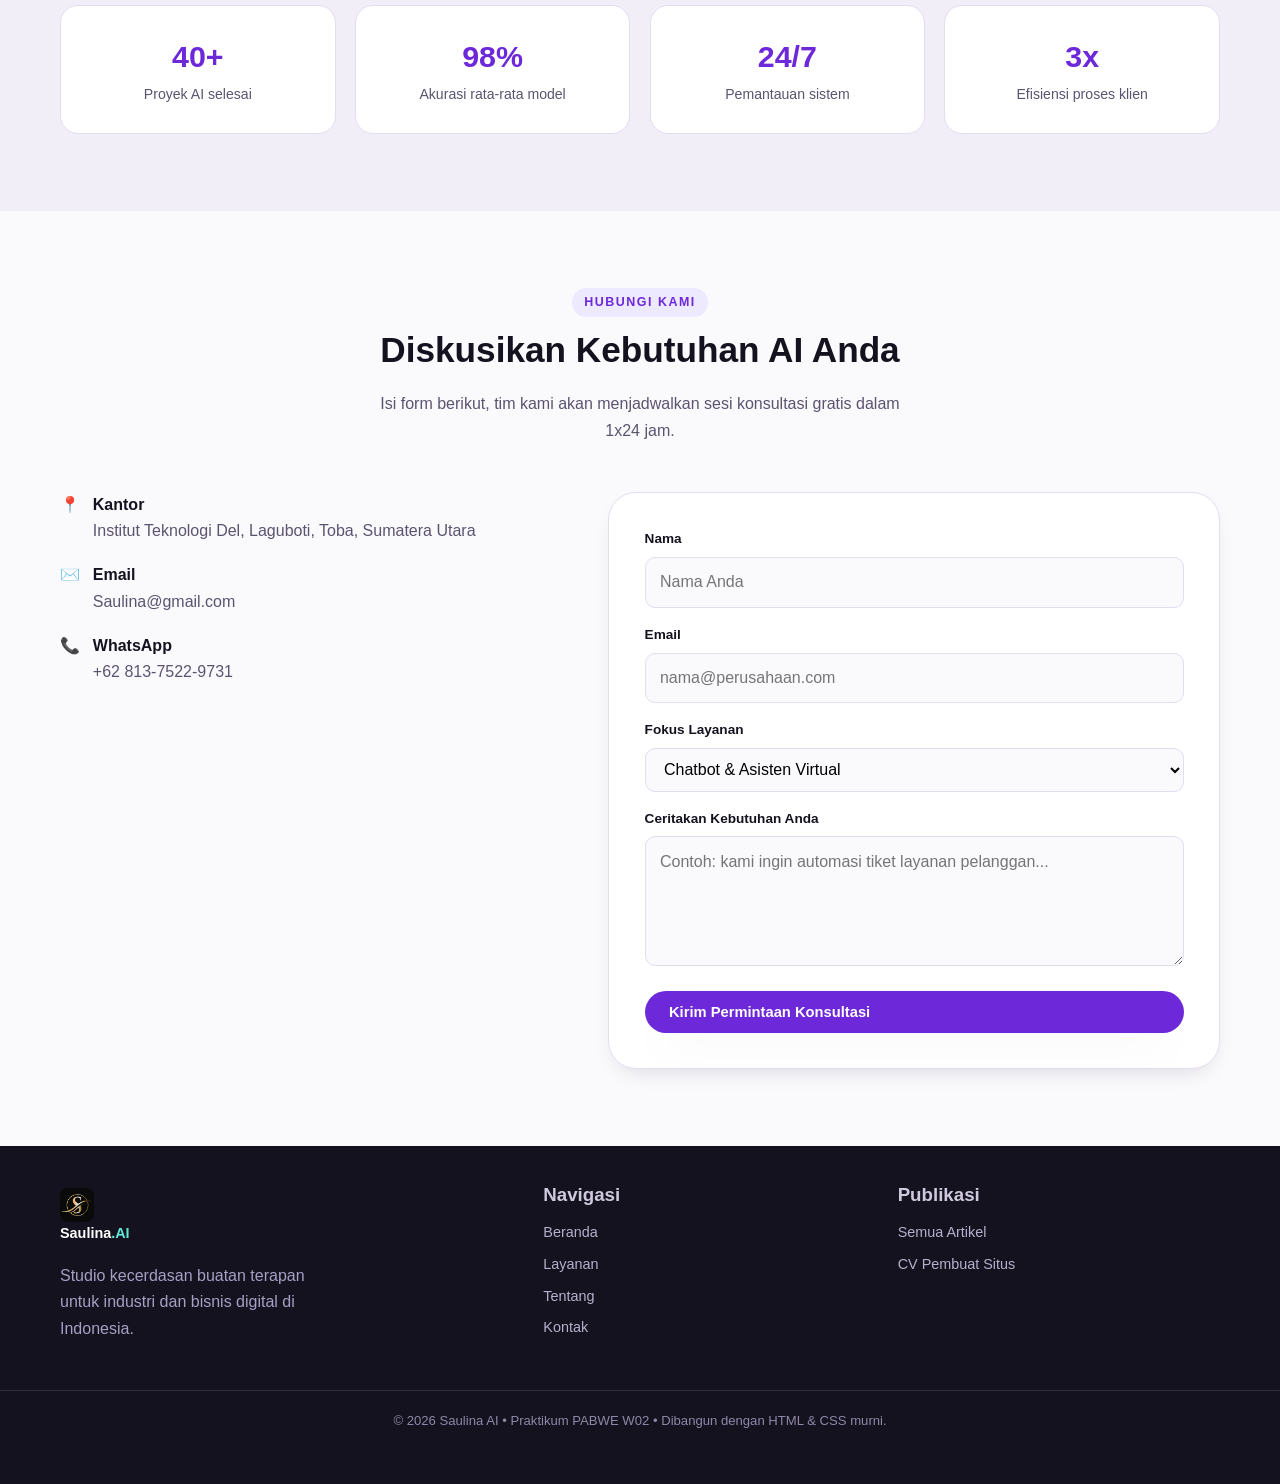
==== commit 68f83f9b: "commit" ====
--- a/index.html
+++ b/index.html
@@ -165,7 +165,7 @@
 
           <form class="contact-form" action="#" method="get">
             <div class="field">
-              <label for="name">Nama Lengkap</label>
+              <label for="name">Nama</label>
               <input id="name" type="text" placeholder="Nama Anda" required />
             </div>
             <div class="field">
